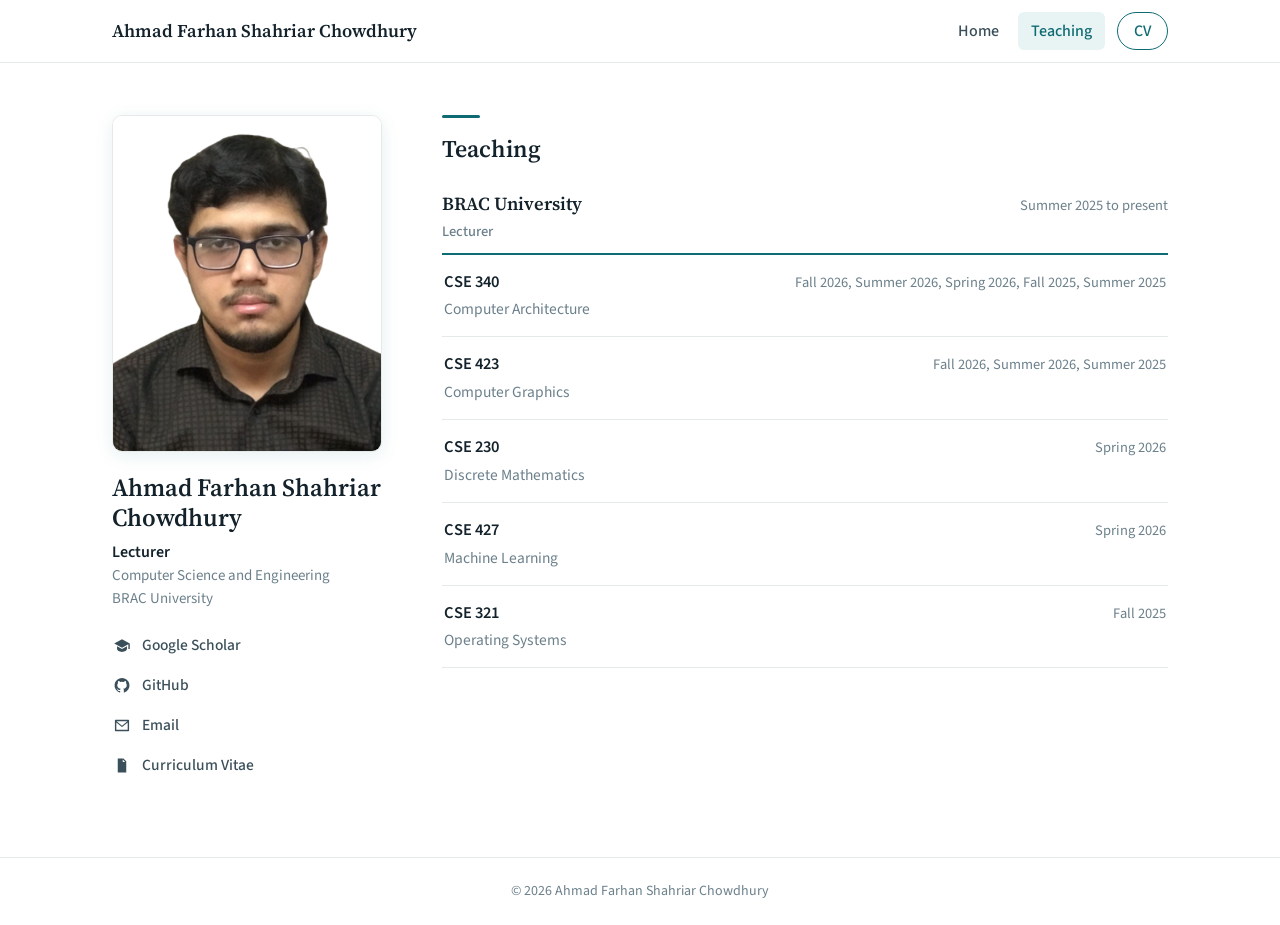
==== teaching.html @ be9b4c58 "Updated the website" ====
<!DOCTYPE html>
<html lang="en">
<head>
  <meta charset="UTF-8" />
  <meta name="viewport" content="width=device-width, initial-scale=1.0" />
  <title>Teaching — Ahmad Farhan Shahriar Chowdhury</title>
  <meta name="description" content="Ahmad Farhan Shahriar Chowdhury — Lecturer in Computer Science and Engineering at BRAC University, working on data management and storage systems." />
  <link rel="preconnect" href="https://fonts.googleapis.com" />
  <link rel="preconnect" href="https://fonts.gstatic.com" crossorigin />
  <link href="https://fonts.googleapis.com/css2?family=Source+Sans+3:wght@400;500;600&amp;family=Source+Serif+4:opsz,wght@8..60,600&amp;display=swap" rel="stylesheet" />
  <link rel="stylesheet" href="style.css" />
</head>
<body>

<nav class="nav">
  <div class="nav-in">
    <a class="nav-name" href="index.html">Ahmad Farhan Shahriar Chowdhury</a>
    <a href="index.html">Home</a>
    <a href="teaching.html" class="active">Teaching</a>
    <!-- TODO: replace "#" with the CV link -->
    <a href="#" class="nav-cv">CV</a>
  </div>
</nav>

<div class="shell">
  <aside class="side">
    <img class="photo" src="img/photo.jpg" alt="Ahmad Farhan Shahriar Chowdhury" />
    <div>
      <h1>Ahmad Farhan Shahriar Chowdhury</h1>
      <div class="role">Lecturer</div>
      <div class="affil">Computer Science and Engineering<br/>BRAC University</div>
      <ul class="lns">
        <li><a class="ln" href="https://scholar.google.com/citations?user=afschy" target="_blank"><svg viewBox="0 0 24 24" aria-hidden="true"><path d="M12 3 1 9l11 6 9-4.9V17h2V9L12 3zM5 13.2V17c0 2.2 3.1 4 7 4s7-1.8 7-4v-3.8l-7 3.8-7-3.8z"/></svg><span>Google Scholar</span></a></li>
        <li><a class="ln" href="https://github.com/afschy" target="_blank"><svg viewBox="0 0 24 24" aria-hidden="true"><path d="M12 1.5a10.5 10.5 0 0 0-3.32 20.47c.53.1.72-.23.72-.5v-1.8c-2.92.63-3.54-1.4-3.54-1.4-.48-1.22-1.17-1.55-1.17-1.55-.96-.65.07-.64.07-.64 1.06.08 1.61 1.09 1.61 1.09.94 1.61 2.47 1.15 3.07.88.1-.68.37-1.15.67-1.42-2.33-.26-4.78-1.17-4.78-5.19 0-1.15.41-2.08 1.08-2.82-.11-.27-.47-1.34.1-2.79 0 0 .88-.28 2.88 1.08a9.9 9.9 0 0 1 5.24 0c2-1.36 2.88-1.08 2.88-1.08.57 1.45.21 2.52.1 2.79.67.74 1.08 1.67 1.08 2.82 0 4.03-2.46 4.92-4.8 5.18.38.33.71.97.71 1.96v2.9c0 .28.19.61.72.5A10.5 10.5 0 0 0 12 1.5z"/></svg><span>GitHub</span></a></li>
        <li><a class="ln" href="mailto:farhan.shahriar.2015@gmail.com"><svg viewBox="0 0 24 24" aria-hidden="true"><path d="M2 5a1 1 0 0 1 1-1h18a1 1 0 0 1 1 1v14a1 1 0 0 1-1 1H3a1 1 0 0 1-1-1V5zm2.4 1L12 12.2 19.6 6H4.4zM20 7.9l-7.4 6a1 1 0 0 1-1.2 0L4 7.9V18h16V7.9z"/></svg><span>Email</span></a></li>
        <li><a class="ln" href="#"><svg viewBox="0 0 24 24" aria-hidden="true"><path d="M6 2h8l4 4v16H6V2zm7 1.5V7h3.5L13 3.5zM8 11h8v1.6H8V11zm0 3.4h8V16H8v-1.6zm0 3.4h5v1.6H8v-1.6z"/></svg><span>Curriculum Vitae</span></a></li>
      </ul>
    </div>
  </aside>

  <main>
    <section>
      <h2>Teaching</h2>

      <div class="sec-head">
        <h3>BRAC University<span>Lecturer</span></h3>
        <div class="sec-when">Summer 2025 to present</div>
      </div>
      <div class="course">
        <div><div class="course-code">CSE 340</div><div class="course-name">Computer Architecture</div></div>
        <div class="course-terms">Fall 2026, Summer 2026, Spring 2026, Fall 2025, Summer 2025</div>
      </div>
      <div class="course">
        <div><div class="course-code">CSE 423</div><div class="course-name">Computer Graphics</div></div>
        <div class="course-terms">Fall 2026, Summer 2026, Summer 2025</div>
      </div>
      <div class="course">
        <div><div class="course-code">CSE 230</div><div class="course-name">Discrete Mathematics</div></div>
        <div class="course-terms">Spring 2026</div>
      </div>
      <div class="course">
        <div><div class="course-code">CSE 427</div><div class="course-name">Machine Learning</div></div>
        <div class="course-terms">Spring 2026</div>
      </div>
      <div class="course">
        <div><div class="course-code">CSE 321</div><div class="course-name">Operating Systems</div></div>
        <div class="course-terms">Fall 2025</div>
      </div>
    </section>
  </main>
</div>

<footer>&copy; 2026 Ahmad Farhan Shahriar Chowdhury</footer>
</body>
</html>
---- style.css ----
:root{
  --ink:#13222b; --soft:#3a4f5a; --mute:#6c808b;
  --paper:#ffffff; --card:#ffffff; --line:#e6e9ea;
  --hover:#e8f3f3; --accent:#0e6b73; --accent-hi:#128894;
  --chip:#f1f6f6; --badge-alt-bg:#f6ecdf; --badge-alt:#8a5413;
  --nav-bg:rgba(255,255,255,.88); --shadow:rgba(14,107,115,.10);
  --nav-h:62px;
  color-scheme:light;
}
@media (prefers-color-scheme:dark){
  :root:not([data-theme="light"]){
    --ink:#e6eef0; --soft:#b9c7cc; --mute:#86979f;
    --paper:#0f1519; --card:#151d22; --line:#243038;
    --hover:#16303a; --accent:#5cc4cc; --accent-hi:#86d8de;
    --chip:#172529; --badge-alt-bg:#33291b; --badge-alt:#e6b877;
    --nav-bg:rgba(15,21,25,.85); --shadow:rgba(0,0,0,.35);
    color-scheme:dark;
  }
}
:root[data-theme="dark"]{
  --ink:#e6eef0; --soft:#b9c7cc; --mute:#86979f;
  --paper:#0f1519; --card:#151d22; --line:#243038;
  --hover:#16303a; --accent:#5cc4cc; --accent-hi:#86d8de;
  --chip:#172529; --badge-alt-bg:#33291b; --badge-alt:#e6b877;
  --nav-bg:rgba(15,21,25,.85); --shadow:rgba(0,0,0,.35);
  color-scheme:dark;
}

*,*::before,*::after{ box-sizing:border-box; margin:0; padding:0 }
html{ scroll-behavior:smooth }
body{
  font-family:'Source Sans 3',system-ui,-apple-system,sans-serif;
  font-size:17px; line-height:1.68;
  color:var(--soft); background:var(--paper);
  -webkit-font-smoothing:antialiased;
}
a{ color:var(--accent); text-decoration:none }
a:hover{ color:var(--accent-hi); text-decoration:underline }
b,strong{ color:var(--ink); font-weight:600 }
.serif{ font-family:'Source Serif 4',Georgia,serif }

/* ── Nav ── */
.nav{
  position:sticky; top:0; z-index:50;
  background:var(--nav-bg); backdrop-filter:blur(10px);
  border-bottom:1px solid var(--line);
}
.nav-in{
  max-width:1120px; margin:0 auto; padding:0 32px;
  height:var(--nav-h); display:flex; align-items:center; gap:6px;
}
.nav-name{
  font-family:'Source Serif 4',Georgia,serif;
  font-size:18px; font-weight:600; color:var(--ink);
  margin-right:auto; white-space:nowrap;
}
.nav-name:hover{ text-decoration:none; color:var(--accent) }
.nav a:not(.nav-name){
  padding:6px 13px; border-radius:6px;
  font-size:16px; font-weight:500; color:var(--soft); white-space:nowrap;
  transition:background .15s, color .15s;
}
.nav a:not(.nav-name):hover, .nav a.active{ background:var(--hover); color:var(--accent); text-decoration:none }
.nav a.nav-cv{ margin-left:6px; padding:5px 16px; border:1.5px solid var(--accent); border-radius:20px; color:var(--accent) }
.nav a.nav-cv:hover{ background:var(--accent); color:var(--paper) }

/* ── Shell: sticky profile column + content ── */
.shell{
  max-width:1120px; margin:0 auto; padding:52px 32px 72px;
  display:grid; grid-template-columns:270px minmax(0,1fr); gap:60px; align-items:start;
}
.side{ position:sticky; top:calc(var(--nav-h) + 40px) }
.photo{
  display:block; width:100%; height:auto; border-radius:10px;
  border:1px solid var(--line); box-shadow:0 4px 18px var(--shadow);
  object-fit:cover;
}
.photo-ph{
  display:grid; place-items:center;
  background:
    radial-gradient(circle at 20% 15%, var(--hover), transparent 60%),
    linear-gradient(135deg, var(--chip), var(--card));
  font-family:'Source Serif 4',Georgia,serif; font-size:2.6rem; font-weight:600;
  letter-spacing:.08em; color:var(--accent);
}
.side h1{
  font-family:'Source Serif 4',Georgia,serif;
  font-size:1.55rem; font-weight:600; line-height:1.22;
  color:var(--ink); margin:20px 0 6px;
}
.role{ font-size:16px; color:var(--ink); font-weight:600 }
.affil{ font-size:15px; color:var(--mute); line-height:1.5; margin-bottom:16px }
.lns{ list-style:none; display:flex; flex-direction:column; gap:2px }
.ln{
  display:flex; align-items:center; gap:10px;
  padding:6px 8px; margin-left:-8px; border-radius:7px;
  font-size:15.5px; font-weight:500; color:var(--soft);
  transition:background .15s, color .15s;
}
.ln svg{ width:20px; height:17px; flex-shrink:0; fill:currentColor }
.ln:hover{ background:var(--hover); color:var(--accent); text-decoration:none }

/* ── Sections ── */
main h2{
  font-family:'Source Serif 4',Georgia,serif;
  font-size:1.5rem; font-weight:600; color:var(--ink);
  margin:0 0 20px; padding-top:14px; position:relative;
  scroll-margin-top:calc(var(--nav-h) + 20px);
}
main h2::before{
  content:""; position:absolute; top:0; left:0;
  width:38px; height:3px; border-radius:2px; background:var(--accent);
}
section + section{ margin-top:52px }
section p + p{ margin-top:14px }

.chips{ display:flex; flex-wrap:wrap; gap:8px; margin-top:18px; list-style:none }
.chips li{
  font-size:14px; font-weight:500; color:var(--accent);
  background:var(--chip); border:1px solid var(--line);
  padding:3px 12px; border-radius:20px;
}

.sub-head{
  font-family:'Source Serif 4',Georgia,serif;
  font-size:1.12rem; font-weight:600; color:var(--ink);
  margin:30px 0 2px; padding-bottom:8px; border-bottom:2px solid var(--accent);
  display:flex; justify-content:space-between; align-items:baseline; gap:16px; flex-wrap:wrap;
}
.sub-head:first-of-type{ margin-top:0 }
.sub-head span{
  font-family:'Source Sans 3',system-ui,sans-serif;
  font-size:14px; font-weight:500; color:var(--mute);
}

/* ── Publications ── */
.pub-list{ list-style:none }
.pub-item{ padding:16px 0; border-bottom:1px solid var(--line) }
.badges{ display:flex; flex-wrap:wrap; gap:6px; margin-bottom:6px }
.badge{
  display:inline-block; font-size:12.5px; font-weight:600; letter-spacing:.03em;
  padding:2px 9px; border-radius:4px; background:var(--hover); color:var(--accent);
}
.badge-alt{ background:var(--badge-alt-bg); color:var(--badge-alt) }
.pub-title{ font-size:17px; font-weight:600; color:var(--ink); line-height:1.45 }
.pub-authors{ font-size:15.5px; margin-top:3px }
.pub-authors b{ text-decoration:underline; text-decoration-color:var(--line); text-underline-offset:3px }
.pub-venue{ font-size:15px; color:var(--mute); font-style:italic; margin-top:2px }
.pub-links{ margin-top:7px; font-size:15px; display:flex; gap:14px }

/* ── Projects ── */
.proj{ padding:16px 0; border-bottom:1px solid var(--line) }
.proj:first-of-type{ border-top:1px solid var(--line) }
.proj-head{ display:grid; grid-template-columns:1fr auto; gap:20px; align-items:baseline }
.proj-title{ font-weight:600; color:var(--ink); font-size:17px; line-height:1.45 }
.proj-meta{ font-size:15px; color:var(--mute); margin-top:1px }
.proj-note{ font-weight:500; color:var(--mute) }
.proj p{ font-size:16px; margin-top:8px }
.proj ul{ margin:6px 0 0 1.2rem; font-size:16px }
.proj li{ margin:3px 0 }
.proj li::marker{ color:var(--accent) }

/* ── Experience / education rows ── */
.exp{ border-top:1px solid var(--line) }
.exp-row{
  display:grid; grid-template-columns:1fr auto; gap:20px; align-items:baseline;
  padding:13px 2px; border-bottom:1px solid var(--line);
}
.exp-role{ font-weight:600; color:var(--ink); font-size:16.5px }
.exp-org{ font-size:15.5px; color:var(--mute) }
.when{
  font-size:14.5px; color:var(--mute);
  white-space:nowrap; font-variant-numeric:tabular-nums;
}

/* ── Honors ── */
.honors{ list-style:none }
.honors li{ display:flex; align-items:baseline; gap:16px; padding:6px 0; font-size:16.5px }
.honors .when{ margin-left:auto; text-align:right }

/* ── Teaching ── */
.sec-head{
  display:flex; align-items:baseline; justify-content:space-between; gap:20px; flex-wrap:wrap;
  margin:38px 0 0; padding-bottom:8px; border-bottom:2px solid var(--accent);
}
.sec-head:first-of-type{ margin-top:0 }
.sec-head h3{ font-family:'Source Serif 4',Georgia,serif; font-size:1.15rem; font-weight:600; color:var(--ink) }
.sec-head h3 span{
  display:block; font-family:'Source Sans 3',system-ui,sans-serif;
  font-size:14.5px; font-weight:500; color:var(--mute);
}
.sec-when{ font-size:14.5px; color:var(--mute); white-space:nowrap; margin-left:auto; text-align:right }
.course{
  padding:14px 2px; border-bottom:1px solid var(--line);
  display:grid; grid-template-columns:1fr auto; gap:18px; align-items:baseline;
}
.course-code{ font-weight:600; color:var(--ink); font-size:16.5px }
.course-name{ font-size:15.5px; color:var(--mute) }
.course-terms{ font-size:14.5px; color:var(--mute); white-space:nowrap; font-variant-numeric:tabular-nums }

/* ── Contact ── */
.contact{ display:grid; grid-template-columns:auto 1fr; gap:10px 20px; font-size:16.5px }
.contact dt{
  color:var(--mute); font-size:13.5px; text-transform:uppercase;
  letter-spacing:.05em; padding-top:3px;
}

/* ── Footer ── */
footer{
  border-top:1px solid var(--line); padding:22px 32px;
  text-align:center; font-size:14px; color:var(--mute);
}

/* ── Responsive ── */
@media (max-width:900px){
  .shell{ grid-template-columns:1fr; gap:36px; padding:32px 22px 56px }
  .side{ position:static; display:grid; grid-template-columns:170px 1fr; gap:24px; align-items:center }
  .side h1{ margin-top:0 }
  .nav-in{ padding:0 18px; gap:2px }
}
@media (max-width:560px){
  .shell{ padding:26px 16px 48px }
  .nav-in{ padding:0 12px }
  .nav-name{ font-size:16px }
  .nav a:not(.nav-name){ padding:6px 9px; font-size:15px }
  .nav a.nav-cv{ margin-left:2px; padding:4px 12px }
  .side{ grid-template-columns:1fr }
  .photo{ max-width:230px }
  .exp-row, .proj-head, .course{ grid-template-columns:1fr; gap:2px }
  .course-terms{ white-space:normal }
  .honors li{ flex-direction:column; gap:0 }
  .honors .when{ margin-left:0 }
}
@media (max-width:420px){
  .nav-name{ display:none }
  .nav-in{ justify-content:center }
}
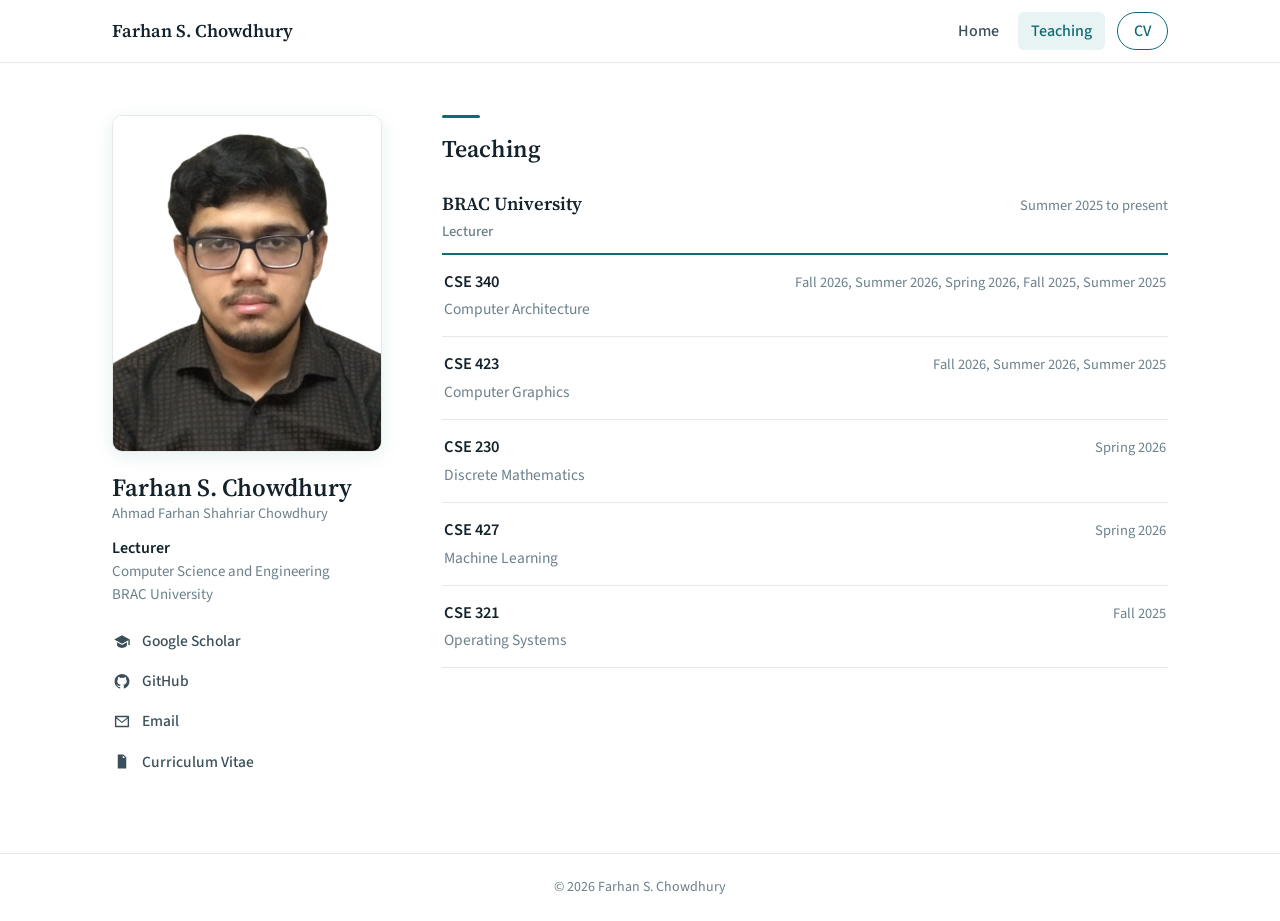
==== commit 89ba2b4f: "Updated the website" ====
--- a/teaching.html
+++ b/teaching.html
@@ -3,8 +3,8 @@
 <head>
   <meta charset="UTF-8" />
   <meta name="viewport" content="width=device-width, initial-scale=1.0" />
-  <title>Teaching — Ahmad Farhan Shahriar Chowdhury</title>
-  <meta name="description" content="Ahmad Farhan Shahriar Chowdhury — Lecturer in Computer Science and Engineering at BRAC University, working on data management and storage systems." />
+  <title>Teaching — Farhan S. Chowdhury</title>
+  <meta name="description" content="Farhan S. Chowdhury (Ahmad Farhan Shahriar Chowdhury) — Lecturer in Computer Science and Engineering at BRAC University, working on data management and storage systems." />
   <link rel="preconnect" href="https://fonts.googleapis.com" />
   <link rel="preconnect" href="https://fonts.gstatic.com" crossorigin />
   <link href="https://fonts.googleapis.com/css2?family=Source+Sans+3:wght@400;500;600&amp;family=Source+Serif+4:opsz,wght@8..60,600&amp;display=swap" rel="stylesheet" />
@@ -14,7 +14,7 @@
 
 <nav class="nav">
   <div class="nav-in">
-    <a class="nav-name" href="index.html">Ahmad Farhan Shahriar Chowdhury</a>
+    <a class="nav-name" href="index.html">Farhan S. Chowdhury</a>
     <a href="index.html">Home</a>
     <a href="teaching.html" class="active">Teaching</a>
     <!-- TODO: replace "#" with the CV link -->
@@ -24,9 +24,10 @@
 
 <div class="shell">
   <aside class="side">
-    <img class="photo" src="img/photo.jpg" alt="Ahmad Farhan Shahriar Chowdhury" />
+    <img class="photo" src="img/photo.jpg" alt="Farhan S. Chowdhury" />
     <div>
-      <h1>Ahmad Farhan Shahriar Chowdhury</h1>
+      <h1>Farhan S. Chowdhury</h1>
+      <div class="fullname">Ahmad Farhan Shahriar Chowdhury</div>
       <div class="role">Lecturer</div>
       <div class="affil">Computer Science and Engineering<br/>BRAC University</div>
       <ul class="lns">
@@ -70,6 +71,6 @@
   </main>
 </div>
 
-<footer>&copy; 2026 Ahmad Farhan Shahriar Chowdhury</footer>
+<footer>&copy; 2026 Farhan S. Chowdhury</footer>
 </body>
 </html>
--- a/style.css
+++ b/style.css
@@ -86,8 +86,9 @@
 .side h1{
   font-family:'Source Serif 4',Georgia,serif;
   font-size:1.55rem; font-weight:600; line-height:1.22;
-  color:var(--ink); margin:20px 0 6px;
-}
+  color:var(--ink); margin:20px 0 4px;
+}
+.fullname{ font-size:14.5px; color:var(--mute); line-height:1.4; margin:-2px 0 10px }
 .role{ font-size:16px; color:var(--ink); font-weight:600 }
 .affil{ font-size:15px; color:var(--mute); line-height:1.5; margin-bottom:16px }
 .lns{ list-style:none; display:flex; flex-direction:column; gap:2px }
@@ -212,6 +213,8 @@
 }
 
 /* ── Responsive ── */
+/* Unpin the sidebar when it's taller than the window */
+@media (max-height:800px){ .side{ position:static } }
 @media (max-width:900px){
   .shell{ grid-template-columns:1fr; gap:36px; padding:32px 22px 56px }
   .side{ position:static; display:grid; grid-template-columns:170px 1fr; gap:24px; align-items:center }
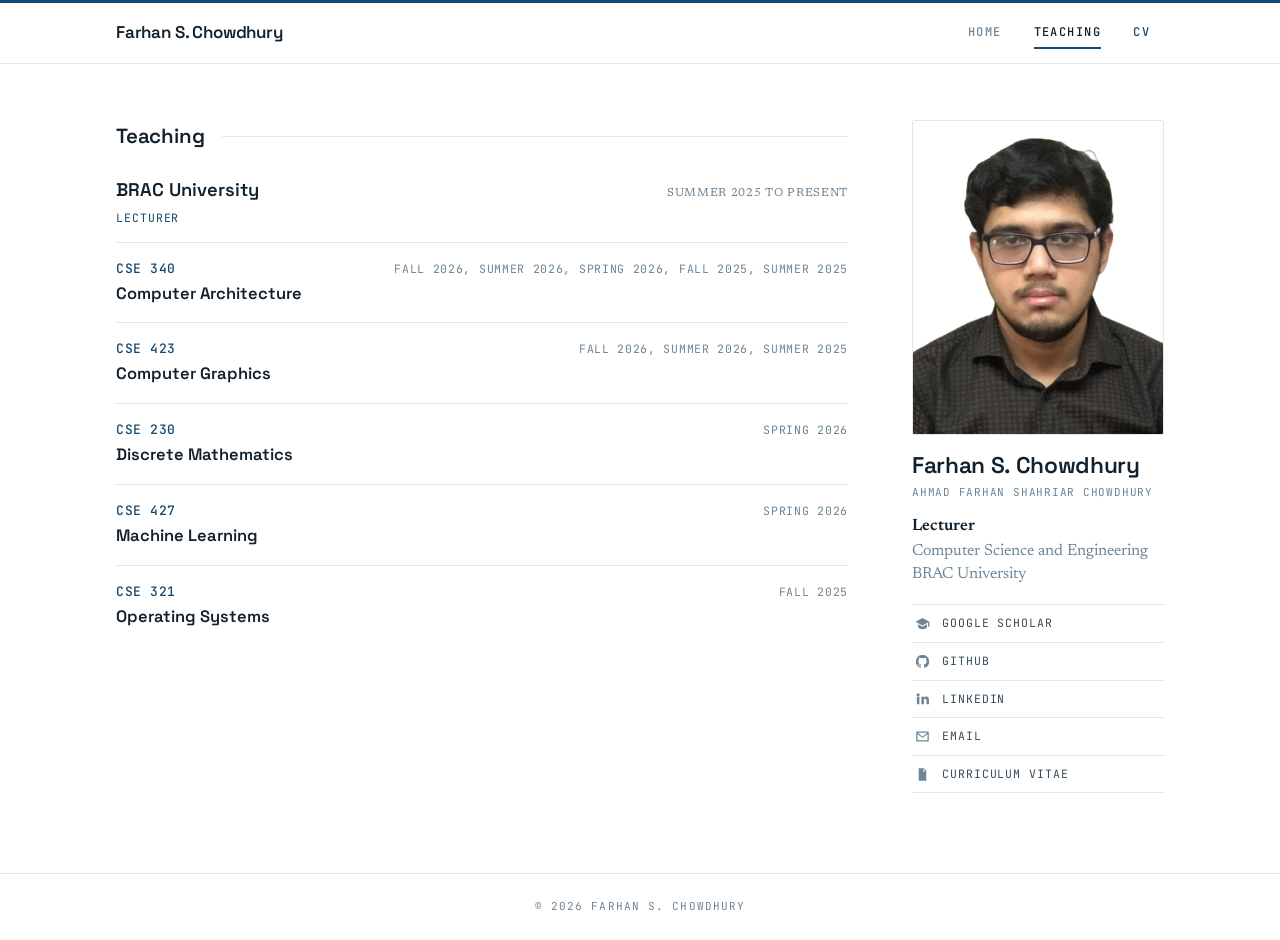
==== commit 7a05aaa2: "Updated the website" ====
--- a/teaching.html
+++ b/teaching.html
@@ -7,7 +7,7 @@
   <meta name="description" content="Farhan S. Chowdhury (Ahmad Farhan Shahriar Chowdhury) — Lecturer in Computer Science and Engineering at BRAC University, working on data management and storage systems." />
   <link rel="preconnect" href="https://fonts.googleapis.com" />
   <link rel="preconnect" href="https://fonts.gstatic.com" crossorigin />
-  <link href="https://fonts.googleapis.com/css2?family=Source+Sans+3:wght@400;500;600&amp;family=Source+Serif+4:opsz,wght@8..60,600&amp;display=swap" rel="stylesheet" />
+  <link href="https://fonts.googleapis.com/css2?family=JetBrains+Mono:wght@400;500&amp;family=Newsreader:ital,opsz,wght@0,6..72,400..600;1,6..72,400&amp;family=Space+Grotesk:wght@500;600;700&amp;display=swap" rel="stylesheet" />
   <link rel="stylesheet" href="style.css" />
 </head>
 <body>
@@ -33,6 +33,7 @@
       <ul class="lns">
         <li><a class="ln" href="https://scholar.google.com/citations?user=afschy" target="_blank"><svg viewBox="0 0 24 24" aria-hidden="true"><path d="M12 3 1 9l11 6 9-4.9V17h2V9L12 3zM5 13.2V17c0 2.2 3.1 4 7 4s7-1.8 7-4v-3.8l-7 3.8-7-3.8z"/></svg><span>Google Scholar</span></a></li>
         <li><a class="ln" href="https://github.com/afschy" target="_blank"><svg viewBox="0 0 24 24" aria-hidden="true"><path d="M12 1.5a10.5 10.5 0 0 0-3.32 20.47c.53.1.72-.23.72-.5v-1.8c-2.92.63-3.54-1.4-3.54-1.4-.48-1.22-1.17-1.55-1.17-1.55-.96-.65.07-.64.07-.64 1.06.08 1.61 1.09 1.61 1.09.94 1.61 2.47 1.15 3.07.88.1-.68.37-1.15.67-1.42-2.33-.26-4.78-1.17-4.78-5.19 0-1.15.41-2.08 1.08-2.82-.11-.27-.47-1.34.1-2.79 0 0 .88-.28 2.88 1.08a9.9 9.9 0 0 1 5.24 0c2-1.36 2.88-1.08 2.88-1.08.57 1.45.21 2.52.1 2.79.67.74 1.08 1.67 1.08 2.82 0 4.03-2.46 4.92-4.8 5.18.38.33.71.97.71 1.96v2.9c0 .28.19.61.72.5A10.5 10.5 0 0 0 12 1.5z"/></svg><span>GitHub</span></a></li>
+        <li><a class="ln" href="https://www.linkedin.com/in/ahmad-farhan-shahriar-chowdhury-220728407/" target="_blank"><svg viewBox="0 0 24 24" aria-hidden="true"><path d="M4.98 3.5a2.5 2.5 0 1 1 0 5 2.5 2.5 0 0 1 0-5zM3 9h4v12H3V9zm7 0h3.8v1.7h.05c.53-.95 1.83-1.95 3.77-1.95 4.03 0 4.78 2.5 4.78 5.76V21h-4v-5.6c0-1.34-.03-3.06-1.9-3.06-1.9 0-2.2 1.46-2.2 2.96V21h-4V9z"/></svg><span>LinkedIn</span></a></li>
         <li><a class="ln" href="mailto:farhan.shahriar.2015@gmail.com"><svg viewBox="0 0 24 24" aria-hidden="true"><path d="M2 5a1 1 0 0 1 1-1h18a1 1 0 0 1 1 1v14a1 1 0 0 1-1 1H3a1 1 0 0 1-1-1V5zm2.4 1L12 12.2 19.6 6H4.4zM20 7.9l-7.4 6a1 1 0 0 1-1.2 0L4 7.9V18h16V7.9z"/></svg><span>Email</span></a></li>
         <li><a class="ln" href="#"><svg viewBox="0 0 24 24" aria-hidden="true"><path d="M6 2h8l4 4v16H6V2zm7 1.5V7h3.5L13 3.5zM8 11h8v1.6H8V11zm0 3.4h8V16H8v-1.6zm0 3.4h5v1.6H8v-1.6z"/></svg><span>Curriculum Vitae</span></a></li>
       </ul>
--- a/style.css
+++ b/style.css
@@ -1,238 +1,263 @@
 :root{
-  --ink:#13222b; --soft:#3a4f5a; --mute:#6c808b;
-  --paper:#ffffff; --card:#ffffff; --line:#e6e9ea;
-  --hover:#e8f3f3; --accent:#0e6b73; --accent-hi:#128894;
-  --chip:#f1f6f6; --badge-alt-bg:#f6ecdf; --badge-alt:#8a5413;
-  --nav-bg:rgba(255,255,255,.88); --shadow:rgba(14,107,115,.10);
-  --nav-h:62px;
+  --ink:#10202c; --soft:#374c59; --mute:#6e8595;
+  --paper:#ffffff; --card:#ffffff; --line:#e2e7eb;
+  --hover:#edf2f7; --accent:#14496f; --accent-hi:#1c6a9e;
+  --nav-h:60px;
   color-scheme:light;
 }
 @media (prefers-color-scheme:dark){
   :root:not([data-theme="light"]){
-    --ink:#e6eef0; --soft:#b9c7cc; --mute:#86979f;
-    --paper:#0f1519; --card:#151d22; --line:#243038;
-    --hover:#16303a; --accent:#5cc4cc; --accent-hi:#86d8de;
-    --chip:#172529; --badge-alt-bg:#33291b; --badge-alt:#e6b877;
-    --nav-bg:rgba(15,21,25,.85); --shadow:rgba(0,0,0,.35);
+    --ink:#e8eef2; --soft:#bac8d2; --mute:#8498a7;
+    --paper:#0e141a; --card:#151d24; --line:#233039;
+    --hover:#18242e; --accent:#7fb2d6; --accent-hi:#a3cbe8;
     color-scheme:dark;
   }
 }
 :root[data-theme="dark"]{
-  --ink:#e6eef0; --soft:#b9c7cc; --mute:#86979f;
-  --paper:#0f1519; --card:#151d22; --line:#243038;
-  --hover:#16303a; --accent:#5cc4cc; --accent-hi:#86d8de;
-  --chip:#172529; --badge-alt-bg:#33291b; --badge-alt:#e6b877;
-  --nav-bg:rgba(15,21,25,.85); --shadow:rgba(0,0,0,.35);
+  --ink:#e8eef2; --soft:#bac8d2; --mute:#8498a7;
+  --paper:#0e141a; --card:#151d24; --line:#233039;
+  --hover:#18242e; --accent:#7fb2d6; --accent-hi:#a3cbe8;
   color-scheme:dark;
 }
 
 *,*::before,*::after{ box-sizing:border-box; margin:0; padding:0 }
 html{ scroll-behavior:smooth }
 body{
-  font-family:'Source Sans 3',system-ui,-apple-system,sans-serif;
-  font-size:17px; line-height:1.68;
+  font-family:'Newsreader',Georgia,'Times New Roman',serif;
+  font-size:18px; line-height:1.62;
   color:var(--soft); background:var(--paper);
   -webkit-font-smoothing:antialiased;
 }
 a{ color:var(--accent); text-decoration:none }
 a:hover{ color:var(--accent-hi); text-decoration:underline }
 b,strong{ color:var(--ink); font-weight:600 }
-.serif{ font-family:'Source Serif 4',Georgia,serif }
+
+/* Shared type roles */
+.mono, .nav a:not(.nav-name), .fullname, .pub-year, .badge, .pub-links a,
+.when, .course-terms, .contact dt, .chips li, .proj-kicker, .sec-head .role-label, footer{
+  font-family:'JetBrains Mono',ui-monospace,SFMono-Regular,Menlo,monospace;
+}
 
 /* ── Nav ── */
 .nav{
   position:sticky; top:0; z-index:50;
-  background:var(--nav-bg); backdrop-filter:blur(10px);
+  background:var(--paper);
+  border-top:3px solid var(--accent);
   border-bottom:1px solid var(--line);
 }
 .nav-in{
-  max-width:1120px; margin:0 auto; padding:0 32px;
-  height:var(--nav-h); display:flex; align-items:center; gap:6px;
+  max-width:1120px; margin:0 auto; padding:0 36px;
+  height:var(--nav-h); display:flex; align-items:center; gap:4px;
 }
 .nav-name{
-  font-family:'Source Serif 4',Georgia,serif;
-  font-size:18px; font-weight:600; color:var(--ink);
-  margin-right:auto; white-space:nowrap;
+  font-family:'Space Grotesk',system-ui,sans-serif;
+  font-size:17px; font-weight:600; letter-spacing:-.01em;
+  color:var(--ink); margin-right:auto; white-space:nowrap;
 }
 .nav-name:hover{ text-decoration:none; color:var(--accent) }
 .nav a:not(.nav-name){
-  padding:6px 13px; border-radius:6px;
-  font-size:16px; font-weight:500; color:var(--soft); white-space:nowrap;
-  transition:background .15s, color .15s;
-}
-.nav a:not(.nav-name):hover, .nav a.active{ background:var(--hover); color:var(--accent); text-decoration:none }
-.nav a.nav-cv{ margin-left:6px; padding:5px 16px; border:1.5px solid var(--accent); border-radius:20px; color:var(--accent) }
-.nav a.nav-cv:hover{ background:var(--accent); color:var(--paper) }
-
-/* ── Shell: sticky profile column + content ── */
+  position:relative; padding:20px 14px;
+  font-size:12px; font-weight:500; letter-spacing:.12em; text-transform:uppercase;
+  color:var(--mute); white-space:nowrap;
+}
+.nav a:not(.nav-name):hover{ color:var(--ink); text-decoration:none }
+.nav a.active{ color:var(--ink) }
+.nav a.active::after{
+  content:""; position:absolute; left:14px; right:14px; bottom:14px;
+  height:2px; background:var(--accent);
+}
+.nav a.nav-cv{ color:var(--accent) }
+.nav a.nav-cv:hover{ color:var(--accent-hi) }
+
+/* ── Shell: content left, profile column right ── */
 .shell{
-  max-width:1120px; margin:0 auto; padding:52px 32px 72px;
-  display:grid; grid-template-columns:270px minmax(0,1fr); gap:60px; align-items:start;
-}
-.side{ position:sticky; top:calc(var(--nav-h) + 40px) }
+  max-width:1120px; margin:0 auto; padding:56px 36px 80px;
+  display:grid; grid-template-columns:minmax(0,1fr) 252px; gap:64px; align-items:start;
+}
+main{ grid-column:1; grid-row:1 }
+.side{ grid-column:2; grid-row:1; position:sticky; top:calc(var(--nav-h) + 36px) }
 .photo{
-  display:block; width:100%; height:auto; border-radius:10px;
-  border:1px solid var(--line); box-shadow:0 4px 18px var(--shadow);
-  object-fit:cover;
-}
-.photo-ph{
-  display:grid; place-items:center;
-  background:
-    radial-gradient(circle at 20% 15%, var(--hover), transparent 60%),
-    linear-gradient(135deg, var(--chip), var(--card));
-  font-family:'Source Serif 4',Georgia,serif; font-size:2.6rem; font-weight:600;
-  letter-spacing:.08em; color:var(--accent);
+  display:block; width:100%; height:auto;
+  border:1px solid var(--line); border-radius:2px;
 }
 .side h1{
-  font-family:'Source Serif 4',Georgia,serif;
-  font-size:1.55rem; font-weight:600; line-height:1.22;
-  color:var(--ink); margin:20px 0 4px;
-}
-.fullname{ font-size:14.5px; color:var(--mute); line-height:1.4; margin:-2px 0 10px }
-.role{ font-size:16px; color:var(--ink); font-weight:600 }
-.affil{ font-size:15px; color:var(--mute); line-height:1.5; margin-bottom:16px }
-.lns{ list-style:none; display:flex; flex-direction:column; gap:2px }
+  font-family:'Space Grotesk',system-ui,sans-serif;
+  font-size:1.42rem; font-weight:600; line-height:1.18; letter-spacing:-.015em;
+  color:var(--ink); margin:18px 0 6px;
+}
+.fullname{
+  font-size:11px; letter-spacing:.07em; text-transform:uppercase;
+  color:var(--mute); line-height:1.45; margin-bottom:12px;
+}
+.role{ font-size:16.5px; color:var(--ink); font-weight:600 }
+.affil{ font-size:16px; color:var(--mute); line-height:1.45; margin-bottom:18px }
+.lns{ list-style:none; border-top:1px solid var(--line) }
 .ln{
-  display:flex; align-items:center; gap:10px;
-  padding:6px 8px; margin-left:-8px; border-radius:7px;
-  font-size:15.5px; font-weight:500; color:var(--soft);
-  transition:background .15s, color .15s;
-}
-.ln svg{ width:20px; height:17px; flex-shrink:0; fill:currentColor }
-.ln:hover{ background:var(--hover); color:var(--accent); text-decoration:none }
+  display:flex; align-items:center; gap:11px;
+  padding:9px 0 9px 2px; border-bottom:1px solid var(--line);
+  font-family:'JetBrains Mono',ui-monospace,monospace;
+  font-size:11.5px; letter-spacing:.08em; text-transform:uppercase;
+  color:var(--soft); transition:color .15s, padding .15s;
+}
+.ln svg{ width:17px; height:15px; flex-shrink:0; fill:var(--mute); transition:fill .15s }
+.ln:hover{ color:var(--accent); text-decoration:none; padding-left:6px }
+.ln:hover svg{ fill:var(--accent) }
 
 /* ── Sections ── */
 main h2{
-  font-family:'Source Serif 4',Georgia,serif;
-  font-size:1.5rem; font-weight:600; color:var(--ink);
-  margin:0 0 20px; padding-top:14px; position:relative;
+  display:flex; align-items:center; gap:18px;
+  font-family:'Space Grotesk',system-ui,sans-serif;
+  font-size:1.28rem; font-weight:600; letter-spacing:-.01em;
+  color:var(--ink); margin:0 0 22px;
   scroll-margin-top:calc(var(--nav-h) + 20px);
 }
-main h2::before{
-  content:""; position:absolute; top:0; left:0;
-  width:38px; height:3px; border-radius:2px; background:var(--accent);
-}
-section + section{ margin-top:52px }
+main h2::after{ content:""; flex:1; height:1px; background:var(--line) }
+section + section{ margin-top:54px }
 section p + p{ margin-top:14px }
 
-.chips{ display:flex; flex-wrap:wrap; gap:8px; margin-top:18px; list-style:none }
+.chips{ display:flex; flex-wrap:wrap; gap:7px; margin-top:20px; list-style:none }
 .chips li{
-  font-size:14px; font-weight:500; color:var(--accent);
-  background:var(--chip); border:1px solid var(--line);
-  padding:3px 12px; border-radius:20px;
-}
-
-.sub-head{
-  font-family:'Source Serif 4',Georgia,serif;
-  font-size:1.12rem; font-weight:600; color:var(--ink);
-  margin:30px 0 2px; padding-bottom:8px; border-bottom:2px solid var(--accent);
-  display:flex; justify-content:space-between; align-items:baseline; gap:16px; flex-wrap:wrap;
-}
-.sub-head:first-of-type{ margin-top:0 }
-.sub-head span{
-  font-family:'Source Sans 3',system-ui,sans-serif;
-  font-size:14px; font-weight:500; color:var(--mute);
-}
-
-/* ── Publications ── */
+  font-size:11px; letter-spacing:.09em; text-transform:uppercase;
+  color:var(--soft); border:1px solid var(--line); background:var(--card);
+  padding:4px 10px; border-radius:2px;
+}
+
+/* ── Publications: year in a left gutter ── */
+.pub-group{ display:grid; grid-template-columns:96px minmax(0,1fr); gap:0 20px }
+.pub-group + .pub-group{ margin-top:10px }
+.pub-year{
+  font-size:12px; font-weight:500; letter-spacing:.1em; text-transform:uppercase;
+  color:var(--accent); padding-top:20px;
+}
 .pub-list{ list-style:none }
-.pub-item{ padding:16px 0; border-bottom:1px solid var(--line) }
-.badges{ display:flex; flex-wrap:wrap; gap:6px; margin-bottom:6px }
+.pub-item{ padding:18px 0; border-top:1px solid var(--line) }
+.badges{ display:flex; flex-wrap:wrap; gap:6px; margin-bottom:8px }
 .badge{
-  display:inline-block; font-size:12.5px; font-weight:600; letter-spacing:.03em;
-  padding:2px 9px; border-radius:4px; background:var(--hover); color:var(--accent);
-}
-.badge-alt{ background:var(--badge-alt-bg); color:var(--badge-alt) }
-.pub-title{ font-size:17px; font-weight:600; color:var(--ink); line-height:1.45 }
-.pub-authors{ font-size:15.5px; margin-top:3px }
-.pub-authors b{ text-decoration:underline; text-decoration-color:var(--line); text-underline-offset:3px }
-.pub-venue{ font-size:15px; color:var(--mute); font-style:italic; margin-top:2px }
-.pub-links{ margin-top:7px; font-size:15px; display:flex; gap:14px }
-
-/* ── Projects ── */
-.proj{ padding:16px 0; border-bottom:1px solid var(--line) }
-.proj:first-of-type{ border-top:1px solid var(--line) }
-.proj-head{ display:grid; grid-template-columns:1fr auto; gap:20px; align-items:baseline }
-.proj-title{ font-weight:600; color:var(--ink); font-size:17px; line-height:1.45 }
-.proj-meta{ font-size:15px; color:var(--mute); margin-top:1px }
-.proj-note{ font-weight:500; color:var(--mute) }
-.proj p{ font-size:16px; margin-top:8px }
-.proj ul{ margin:6px 0 0 1.2rem; font-size:16px }
-.proj li{ margin:3px 0 }
-.proj li::marker{ color:var(--accent) }
-
-/* ── Experience / education rows ── */
-.exp{ border-top:1px solid var(--line) }
+  font-size:10.5px; font-weight:500; letter-spacing:.09em; text-transform:uppercase;
+  color:var(--mute); border:1px solid var(--line); border-radius:2px; padding:3px 8px;
+}
+.badge-alt{ color:var(--accent); border-color:var(--accent) }
+.pub-title{
+  font-family:'Space Grotesk',system-ui,sans-serif;
+  font-size:16.5px; font-weight:600; color:var(--ink); line-height:1.4;
+}
+.pub-authors{ font-size:17px; margin-top:4px }
+.pub-authors b{ color:var(--ink) }
+.pub-venue{ font-size:16px; color:var(--mute); font-style:italic; margin-top:2px }
+.pub-links{ margin-top:10px; display:flex; flex-wrap:wrap; gap:8px }
+.pub-links a{
+  font-size:11px; letter-spacing:.09em; text-transform:uppercase;
+  color:var(--soft); border:1px solid var(--line); border-radius:2px; padding:4px 10px;
+  transition:border-color .15s, color .15s;
+}
+.pub-links a:hover{ color:var(--accent); border-color:var(--accent); text-decoration:none }
+
+/* ── Projects & posters ── */
+.proj{ padding:20px 0; border-top:1px solid var(--line) }
+.proj-kicker{
+  font-size:11px; font-weight:500; letter-spacing:.1em; text-transform:uppercase;
+  color:var(--accent); margin-bottom:5px;
+}
+.proj-title{
+  font-family:'Space Grotesk',system-ui,sans-serif;
+  font-size:17px; font-weight:600; color:var(--ink); line-height:1.4;
+}
+.proj-note{ font-weight:400; color:var(--mute) }
+.proj-meta{ font-size:16px; color:var(--mute); font-style:italic; margin-top:3px }
+.proj p{ font-size:17px; margin-top:10px }
+.proj ul{ list-style:none; margin-top:8px; font-size:17px }
+.proj li{ position:relative; padding-left:20px; margin:4px 0 }
+.proj li::before{ content:"—"; position:absolute; left:0; color:var(--accent) }
+
+/* ── Experience, education, honors: date in a left gutter ── */
+.exp{ }
 .exp-row{
-  display:grid; grid-template-columns:1fr auto; gap:20px; align-items:baseline;
-  padding:13px 2px; border-bottom:1px solid var(--line);
-}
-.exp-role{ font-weight:600; color:var(--ink); font-size:16.5px }
-.exp-org{ font-size:15.5px; color:var(--mute) }
-.when{
-  font-size:14.5px; color:var(--mute);
-  white-space:nowrap; font-variant-numeric:tabular-nums;
-}
-
-/* ── Honors ── */
+  display:grid; grid-template-columns:150px minmax(0,1fr); gap:20px; align-items:baseline;
+  padding:15px 0; border-top:1px solid var(--line);
+}
+.exp-role{
+  font-family:'Space Grotesk',system-ui,sans-serif;
+  font-weight:600; color:var(--ink); font-size:16.5px;
+}
+.exp-org{ font-size:16.5px; color:var(--mute) }
+.when{ font-size:11.5px; letter-spacing:.06em; text-transform:uppercase; color:var(--mute) }
 .honors{ list-style:none }
-.honors li{ display:flex; align-items:baseline; gap:16px; padding:6px 0; font-size:16.5px }
-.honors .when{ margin-left:auto; text-align:right }
+.honors li{
+  display:grid; grid-template-columns:150px minmax(0,1fr); gap:20px; align-items:baseline;
+  padding:13px 0; border-top:1px solid var(--line); font-size:17px;
+}
 
 /* ── Teaching ── */
 .sec-head{
   display:flex; align-items:baseline; justify-content:space-between; gap:20px; flex-wrap:wrap;
-  margin:38px 0 0; padding-bottom:8px; border-bottom:2px solid var(--accent);
+  margin:36px 0 4px; padding-bottom:10px;
 }
 .sec-head:first-of-type{ margin-top:0 }
-.sec-head h3{ font-family:'Source Serif 4',Georgia,serif; font-size:1.15rem; font-weight:600; color:var(--ink) }
+.sec-head h3{
+  font-family:'Space Grotesk',system-ui,sans-serif;
+  font-size:1.15rem; font-weight:600; color:var(--ink);
+}
 .sec-head h3 span{
-  display:block; font-family:'Source Sans 3',system-ui,sans-serif;
-  font-size:14.5px; font-weight:500; color:var(--mute);
-}
-.sec-when{ font-size:14.5px; color:var(--mute); white-space:nowrap; margin-left:auto; text-align:right }
+  display:block; font-family:'JetBrains Mono',ui-monospace,monospace;
+  font-size:11.5px; font-weight:400; letter-spacing:.08em; text-transform:uppercase;
+  color:var(--accent); margin-top:4px;
+}
+.sec-when{ font-size:11.5px; letter-spacing:.06em; text-transform:uppercase; color:var(--mute); margin-left:auto }
 .course{
-  padding:14px 2px; border-bottom:1px solid var(--line);
-  display:grid; grid-template-columns:1fr auto; gap:18px; align-items:baseline;
-}
-.course-code{ font-weight:600; color:var(--ink); font-size:16.5px }
-.course-name{ font-size:15.5px; color:var(--mute) }
-.course-terms{ font-size:14.5px; color:var(--mute); white-space:nowrap; font-variant-numeric:tabular-nums }
+  padding:15px 0; border-top:1px solid var(--line);
+  display:grid; grid-template-columns:minmax(0,1fr) auto; gap:18px; align-items:baseline;
+}
+.course-code{
+  font-family:'JetBrains Mono',ui-monospace,monospace;
+  font-size:13px; font-weight:500; letter-spacing:.04em; color:var(--accent);
+}
+.course-name{
+  font-family:'Space Grotesk',system-ui,sans-serif;
+  font-size:16.5px; font-weight:600; color:var(--ink); margin-top:2px;
+}
+.course-terms{ font-size:11.5px; letter-spacing:.06em; text-transform:uppercase; color:var(--mute); text-align:right }
 
 /* ── Contact ── */
-.contact{ display:grid; grid-template-columns:auto 1fr; gap:10px 20px; font-size:16.5px }
+.contact{ display:grid; grid-template-columns:auto minmax(0,1fr); gap:12px 24px; font-size:17px }
 .contact dt{
-  color:var(--mute); font-size:13.5px; text-transform:uppercase;
-  letter-spacing:.05em; padding-top:3px;
+  color:var(--accent); font-size:11px; letter-spacing:.1em; text-transform:uppercase;
+  padding-top:6px;
 }
 
 /* ── Footer ── */
 footer{
-  border-top:1px solid var(--line); padding:22px 32px;
-  text-align:center; font-size:14px; color:var(--mute);
+  border-top:1px solid var(--line); padding:24px 36px;
+  text-align:center; font-size:11px; letter-spacing:.1em; text-transform:uppercase;
+  color:var(--mute);
 }
 
 /* ── Responsive ── */
-/* Unpin the sidebar when it's taller than the window */
-@media (max-height:800px){ .side{ position:static } }
+/* Unpin the profile column when it's taller than the window */
+@media (max-height:840px){ .side{ position:static } }
 @media (max-width:900px){
-  .shell{ grid-template-columns:1fr; gap:36px; padding:32px 22px 56px }
-  .side{ position:static; display:grid; grid-template-columns:170px 1fr; gap:24px; align-items:center }
+  .shell{ grid-template-columns:minmax(0,1fr); gap:40px; padding:34px 22px 60px }
+  main{ grid-row:2 }
+  .side{
+    grid-column:1; grid-row:1; position:static;
+    display:grid; grid-template-columns:170px minmax(0,1fr); gap:26px; align-items:center;
+  }
   .side h1{ margin-top:0 }
-  .nav-in{ padding:0 18px; gap:2px }
-}
-@media (max-width:560px){
-  .shell{ padding:26px 16px 48px }
-  .nav-in{ padding:0 12px }
-  .nav-name{ font-size:16px }
-  .nav a:not(.nav-name){ padding:6px 9px; font-size:15px }
-  .nav a.nav-cv{ margin-left:2px; padding:4px 12px }
-  .side{ grid-template-columns:1fr }
-  .photo{ max-width:230px }
-  .exp-row, .proj-head, .course{ grid-template-columns:1fr; gap:2px }
-  .course-terms{ white-space:normal }
-  .honors li{ flex-direction:column; gap:0 }
-  .honors .when{ margin-left:0 }
+  .nav-in{ padding:0 20px; gap:0 }
+}
+@media (max-width:620px){
+  body{ font-size:17px }
+  .shell{ padding:28px 16px 52px }
+  .nav-in{ padding:0 14px }
+  .nav a:not(.nav-name){ padding:20px 9px; font-size:11px; letter-spacing:.09em }
+  .nav a.active::after{ left:9px; right:9px }
+  .side{ grid-template-columns:minmax(0,1fr) }
+  .photo{ max-width:220px }
+  .pub-group{ grid-template-columns:minmax(0,1fr); gap:0 }
+  .pub-year{ padding:0 0 6px }
+  .exp-row, .honors li, .course{ grid-template-columns:minmax(0,1fr); gap:3px }
+  .course-terms{ text-align:left }
+  .contact{ grid-template-columns:minmax(0,1fr); gap:4px }
+  .contact dt{ padding-top:10px }
 }
 @media (max-width:420px){
   .nav-name{ display:none }
